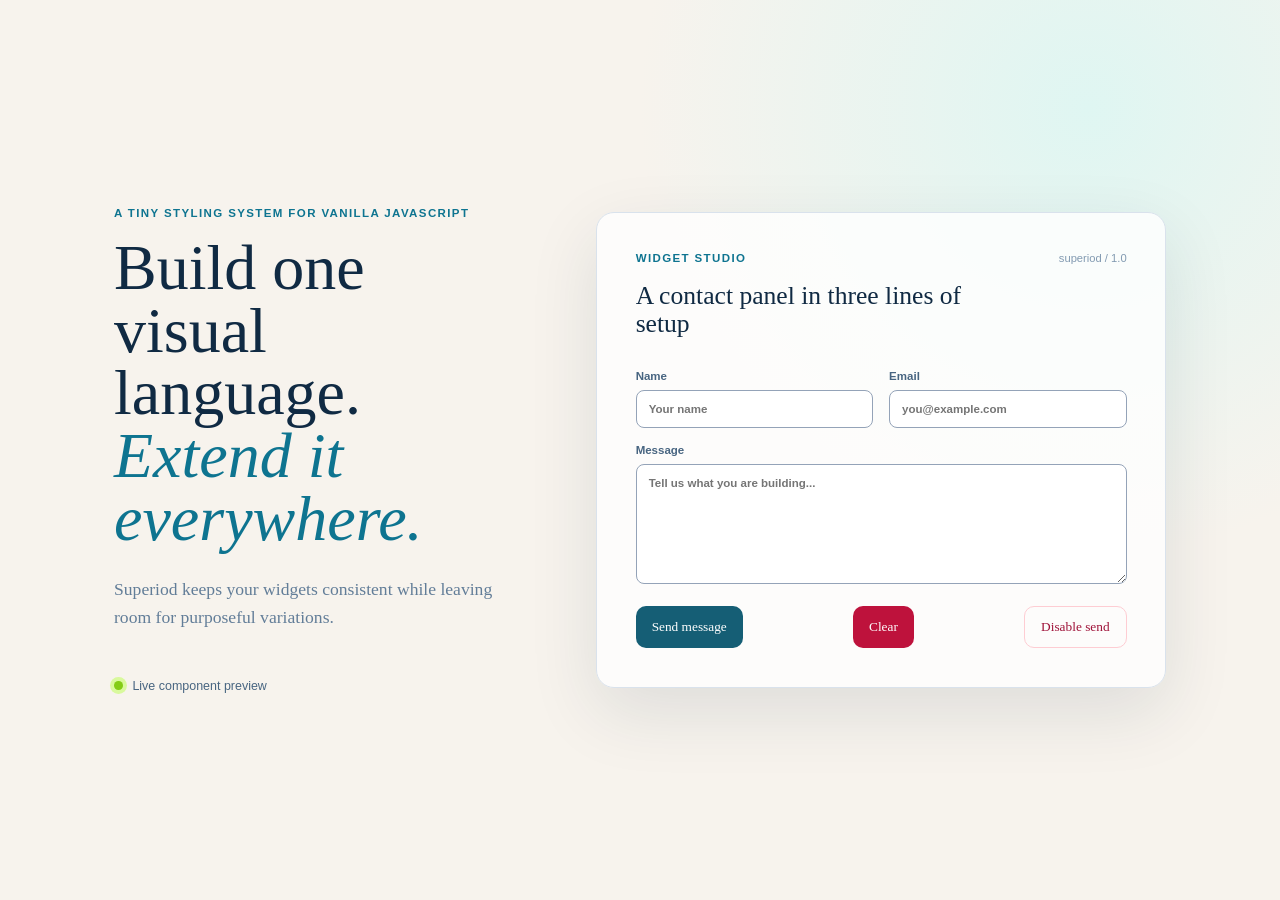
==== index.html @ cee75ecd "Initial commit for superiodjs with demos" ====
<!doctype html>
<html lang="en">

<head>
  <meta charset="UTF-8" />
  <meta name="viewport" content="width=device-width, initial-scale=1.0" />
  <title>Superiod | Composable UI styling</title>
  <link rel="stylesheet" href="style.css" />
</head>

<body>
  <main class="shell">
    <section class="intro">
      <p class="eyebrow">A tiny styling system for vanilla JavaScript</p>
      <h1>Build one visual language.<br /><em>Extend it everywhere.</em></h1>
      <p class="lede">Superiod keeps your widgets consistent while leaving room for purposeful variations.</p>
      <div class="signal"><span></span> Live component preview</div>
    </section>
    <section class="preview" aria-labelledby="preview-title">
      <div class="preview-heading">
        <div>
          <p class="eyebrow">Widget studio</p>
          <h2 id="preview-title">A contact panel in three lines of setup</h2>
        </div>
        <span class="version">superiod / 1.0</span>
      </div>
      <div id="app"></div>
    </section>
  </main>
  <script src="./superiod/superiod.js"></script>
  <script src="index.js"></script>
</body>

</html>
---- style.css ----
:root {
  color: #102a43;
  background: #f7f3ed;
  font-family: Georgia, "Times New Roman", serif;
  font-synthesis: none;
}

* {
  box-sizing: border-box;
}

body {
  margin: 0;
  min-height: 100vh;
  background: radial-gradient(circle at 85% 12%, #dff6f2 0, transparent 28rem), #f7f3ed;
}

.shell {
  display: grid;
  grid-template-columns: minmax(280px, .8fr) minmax(400px, 1.2fr);
  gap: clamp(3rem, 8vw, 9rem);
  max-width: 1180px;
  min-height: 100vh;
  margin: auto;
  padding: clamp(3rem, 9vw, 8rem) clamp(1.25rem, 5vw, 5rem);
  align-items: center;
}

.intro {
  align-self: center;
}

.eyebrow {
  margin: 0 0 1rem;
  color: #0e7490;
  font: 700 .72rem/1.2 Arial, sans-serif;
  letter-spacing: .12em;
  text-transform: uppercase;
}

h1,
h2,
p {
  margin-top: 0;
}

h1 {
  max-width: 600px;
  margin-bottom: 1.5rem;
  color: #102a43;
  font-size: clamp(2.8rem, 5vw, 5.3rem);
  font-weight: 400;
  line-height: .98;
}

h1 em {
  color: #0e7490;
  font-style: italic;
}

.lede {
  max-width: 390px;
  color: #627d98;
  font-size: 1.1rem;
  line-height: 1.6;
}

.signal {
  display: flex;
  align-items: center;
  gap: .6rem;
  margin-top: 3rem;
  color: #486581;
  font: .78rem Arial, sans-serif;
}

.signal span {
  width: .55rem;
  height: .55rem;
  border-radius: 50%;
  background: #84cc16;
  box-shadow: 0 0 0 .25rem #d9f99d;
}

.preview {
  padding: clamp(1.4rem, 3vw, 2.7rem);
  border: 1px solid #d9e2ec;
  border-radius: 18px;
  background: rgba(255, 255, 255, .8);
  box-shadow: 0 24px 70px rgba(16, 42, 67, .11);
}

.preview-heading {
  display: flex;
  justify-content: space-between;
  gap: 1rem;
  align-items: start;
  margin-bottom: 2rem;
}

h2 {
  max-width: 330px;
  margin-bottom: 0;
  font-size: clamp(1.4rem, 2vw, 2rem);
  font-weight: 400;
  line-height: 1.1;
}

.version {
  color: #829ab1;
  font: .7rem Arial, sans-serif;
  white-space: nowrap;
}

.form-grid {
  display: grid;
  grid-template-columns: 1fr 1fr;
  gap: 1rem;
}

.field {
  display: grid;
  gap: .5rem;
  color: #486581;
  font: 700 .72rem Arial, sans-serif;
}

.field.wide,
.actions.wide {
  grid-column: 1 / -1;
}

.actions {
  display: flex;
  justify-content: space-between;
  gap: .75rem;
  padding-top: .4rem;
}

.actions button:last-child {
  background: transparent;
  color: #9f1239;
  border: 1px solid #fecdd3;
}

.actions button:last-child:hover {
  background: #fff1f2;
}

@media (max-width: 760px) {
  .shell {
    grid-template-columns: 1fr;
    align-items: start;
  }

  .intro {
    padding-top: 1rem;
  }

  .signal {
    margin-top: 1.5rem;
  }
}

@media (max-width: 480px) {
  .form-grid {
    grid-template-columns: 1fr;
  }

  .field.wide,
  .actions.wide {
    grid-column: auto;
  }

  .preview-heading {
    display: block;
  }

  .version {
    display: block;
    margin-top: 1rem;
  }
}
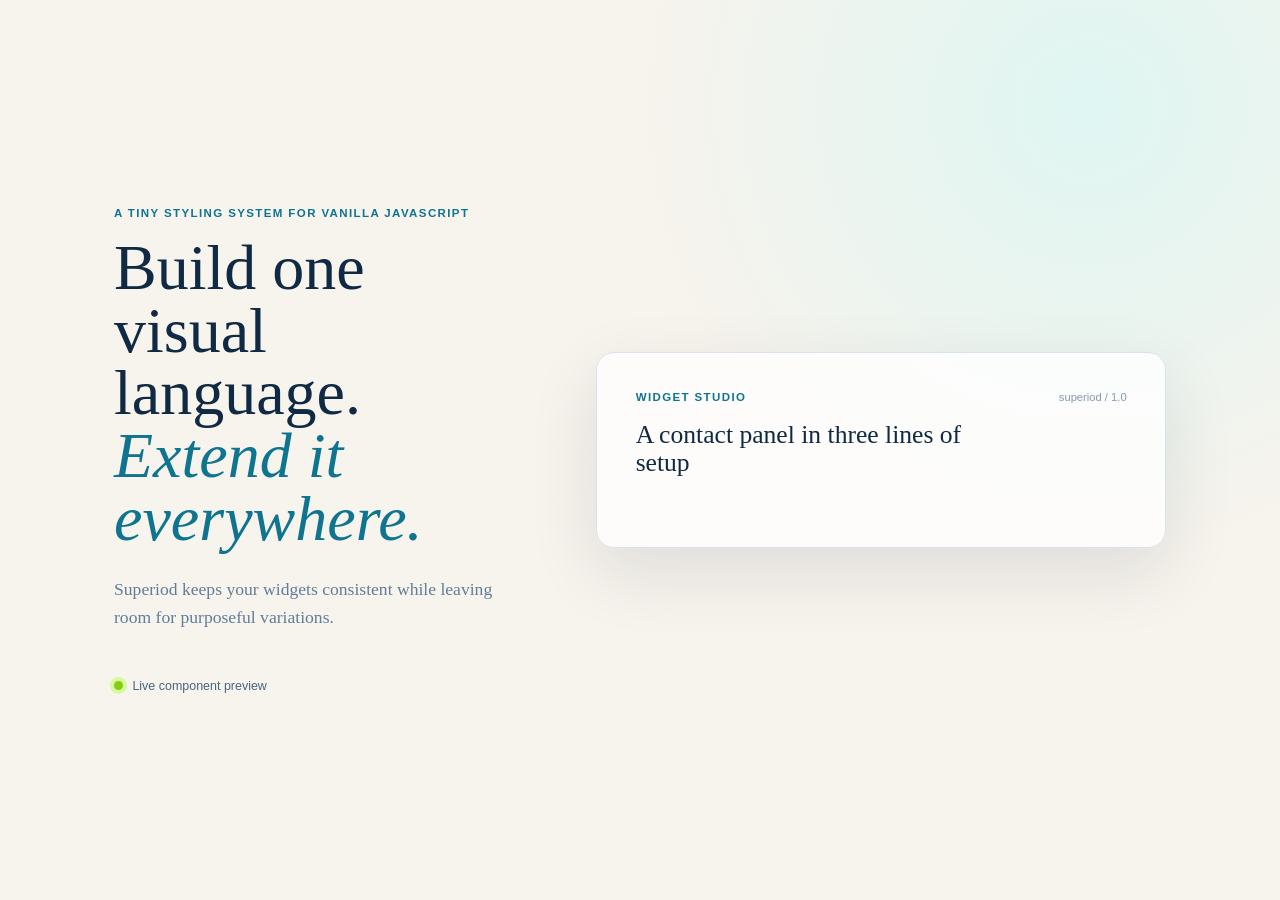
==== commit da46bd09: "Split functions and widget classes inside the superiod.js file to multiple files located at the supe" ====
--- a/index.html
+++ b/index.html
@@ -2,33 +2,33 @@
 <html lang="en">
 
 <head>
-  <meta charset="UTF-8" />
-  <meta name="viewport" content="width=device-width, initial-scale=1.0" />
-  <title>Superiod | Composable UI styling</title>
-  <link rel="stylesheet" href="style.css" />
+    <meta charset="UTF-8"/>
+    <meta name="viewport" content="width=device-width, initial-scale=1.0"/>
+    <title>Superiod | Composable UI styling</title>
+    <link rel="stylesheet" href="style.css"/>
 </head>
 
 <body>
-  <main class="shell">
+<main class="shell">
     <section class="intro">
-      <p class="eyebrow">A tiny styling system for vanilla JavaScript</p>
-      <h1>Build one visual language.<br /><em>Extend it everywhere.</em></h1>
-      <p class="lede">Superiod keeps your widgets consistent while leaving room for purposeful variations.</p>
-      <div class="signal"><span></span> Live component preview</div>
+        <p class="eyebrow">A tiny styling system for vanilla JavaScript</p>
+        <h1>Build one visual language.<br/><em>Extend it everywhere.</em></h1>
+        <p class="lede">Superiod keeps your widgets consistent while leaving room for purposeful variations.</p>
+        <div class="signal"><span></span> Live component preview</div>
     </section>
     <section class="preview" aria-labelledby="preview-title">
-      <div class="preview-heading">
-        <div>
-          <p class="eyebrow">Widget studio</p>
-          <h2 id="preview-title">A contact panel in three lines of setup</h2>
+        <div class="preview-heading">
+            <div>
+                <p class="eyebrow">Widget studio</p>
+                <h2 id="preview-title">A contact panel in three lines of setup</h2>
+            </div>
+            <span class="version">superiod / 1.0</span>
         </div>
-        <span class="version">superiod / 1.0</span>
-      </div>
-      <div id="app"></div>
+        <div id="app"></div>
     </section>
-  </main>
-  <script src="./superiod/superiod.js"></script>
-  <script src="index.js"></script>
+</main>
+<script type="module" src="./superiod/superiod.js"></script>
+<script type="module" src="index.js"></script>
 </body>
 
 </html>
--- a/style.css
+++ b/style.css
@@ -1,183 +1,183 @@
 :root {
-  color: #102a43;
-  background: #f7f3ed;
-  font-family: Georgia, "Times New Roman", serif;
-  font-synthesis: none;
+    color: #102a43;
+    background: #f7f3ed;
+    font-family: Georgia, "Times New Roman", serif;
+    font-synthesis: none;
 }
 
 * {
-  box-sizing: border-box;
+    box-sizing: border-box;
 }
 
 body {
-  margin: 0;
-  min-height: 100vh;
-  background: radial-gradient(circle at 85% 12%, #dff6f2 0, transparent 28rem), #f7f3ed;
+    margin: 0;
+    min-height: 100vh;
+    background: radial-gradient(circle at 85% 12%, #dff6f2 0, transparent 28rem), #f7f3ed;
 }
 
 .shell {
-  display: grid;
-  grid-template-columns: minmax(280px, .8fr) minmax(400px, 1.2fr);
-  gap: clamp(3rem, 8vw, 9rem);
-  max-width: 1180px;
-  min-height: 100vh;
-  margin: auto;
-  padding: clamp(3rem, 9vw, 8rem) clamp(1.25rem, 5vw, 5rem);
-  align-items: center;
+    display: grid;
+    grid-template-columns: minmax(280px, .8fr) minmax(400px, 1.2fr);
+    gap: clamp(3rem, 8vw, 9rem);
+    max-width: 1180px;
+    min-height: 100vh;
+    margin: auto;
+    padding: clamp(3rem, 9vw, 8rem) clamp(1.25rem, 5vw, 5rem);
+    align-items: center;
 }
 
 .intro {
-  align-self: center;
+    align-self: center;
 }
 
 .eyebrow {
-  margin: 0 0 1rem;
-  color: #0e7490;
-  font: 700 .72rem/1.2 Arial, sans-serif;
-  letter-spacing: .12em;
-  text-transform: uppercase;
+    margin: 0 0 1rem;
+    color: #0e7490;
+    font: 700 .72rem/1.2 Arial, sans-serif;
+    letter-spacing: .12em;
+    text-transform: uppercase;
 }
 
 h1,
 h2,
 p {
-  margin-top: 0;
+    margin-top: 0;
 }
 
 h1 {
-  max-width: 600px;
-  margin-bottom: 1.5rem;
-  color: #102a43;
-  font-size: clamp(2.8rem, 5vw, 5.3rem);
-  font-weight: 400;
-  line-height: .98;
+    max-width: 600px;
+    margin-bottom: 1.5rem;
+    color: #102a43;
+    font-size: clamp(2.8rem, 5vw, 5.3rem);
+    font-weight: 400;
+    line-height: .98;
 }
 
 h1 em {
-  color: #0e7490;
-  font-style: italic;
+    color: #0e7490;
+    font-style: italic;
 }
 
 .lede {
-  max-width: 390px;
-  color: #627d98;
-  font-size: 1.1rem;
-  line-height: 1.6;
+    max-width: 390px;
+    color: #627d98;
+    font-size: 1.1rem;
+    line-height: 1.6;
 }
 
 .signal {
-  display: flex;
-  align-items: center;
-  gap: .6rem;
-  margin-top: 3rem;
-  color: #486581;
-  font: .78rem Arial, sans-serif;
+    display: flex;
+    align-items: center;
+    gap: .6rem;
+    margin-top: 3rem;
+    color: #486581;
+    font: .78rem Arial, sans-serif;
 }
 
 .signal span {
-  width: .55rem;
-  height: .55rem;
-  border-radius: 50%;
-  background: #84cc16;
-  box-shadow: 0 0 0 .25rem #d9f99d;
+    width: .55rem;
+    height: .55rem;
+    border-radius: 50%;
+    background: #84cc16;
+    box-shadow: 0 0 0 .25rem #d9f99d;
 }
 
 .preview {
-  padding: clamp(1.4rem, 3vw, 2.7rem);
-  border: 1px solid #d9e2ec;
-  border-radius: 18px;
-  background: rgba(255, 255, 255, .8);
-  box-shadow: 0 24px 70px rgba(16, 42, 67, .11);
+    padding: clamp(1.4rem, 3vw, 2.7rem);
+    border: 1px solid #d9e2ec;
+    border-radius: 18px;
+    background: rgba(255, 255, 255, .8);
+    box-shadow: 0 24px 70px rgba(16, 42, 67, .11);
 }
 
 .preview-heading {
-  display: flex;
-  justify-content: space-between;
-  gap: 1rem;
-  align-items: start;
-  margin-bottom: 2rem;
+    display: flex;
+    justify-content: space-between;
+    gap: 1rem;
+    align-items: start;
+    margin-bottom: 2rem;
 }
 
 h2 {
-  max-width: 330px;
-  margin-bottom: 0;
-  font-size: clamp(1.4rem, 2vw, 2rem);
-  font-weight: 400;
-  line-height: 1.1;
+    max-width: 330px;
+    margin-bottom: 0;
+    font-size: clamp(1.4rem, 2vw, 2rem);
+    font-weight: 400;
+    line-height: 1.1;
 }
 
 .version {
-  color: #829ab1;
-  font: .7rem Arial, sans-serif;
-  white-space: nowrap;
+    color: #829ab1;
+    font: .7rem Arial, sans-serif;
+    white-space: nowrap;
 }
 
 .form-grid {
-  display: grid;
-  grid-template-columns: 1fr 1fr;
-  gap: 1rem;
+    display: grid;
+    grid-template-columns: 1fr 1fr;
+    gap: 1rem;
 }
 
 .field {
-  display: grid;
-  gap: .5rem;
-  color: #486581;
-  font: 700 .72rem Arial, sans-serif;
+    display: grid;
+    gap: .5rem;
+    color: #486581;
+    font: 700 .72rem Arial, sans-serif;
 }
 
 .field.wide,
 .actions.wide {
-  grid-column: 1 / -1;
+    grid-column: 1 / -1;
 }
 
 .actions {
-  display: flex;
-  justify-content: space-between;
-  gap: .75rem;
-  padding-top: .4rem;
+    display: flex;
+    justify-content: space-between;
+    gap: .75rem;
+    padding-top: .4rem;
 }
 
 .actions button:last-child {
-  background: transparent;
-  color: #9f1239;
-  border: 1px solid #fecdd3;
+    background: transparent;
+    color: #9f1239;
+    border: 1px solid #fecdd3;
 }
 
 .actions button:last-child:hover {
-  background: #fff1f2;
+    background: #fff1f2;
 }
 
 @media (max-width: 760px) {
-  .shell {
-    grid-template-columns: 1fr;
-    align-items: start;
-  }
+    .shell {
+        grid-template-columns: 1fr;
+        align-items: start;
+    }
 
-  .intro {
-    padding-top: 1rem;
-  }
+    .intro {
+        padding-top: 1rem;
+    }
 
-  .signal {
-    margin-top: 1.5rem;
-  }
+    .signal {
+        margin-top: 1.5rem;
+    }
 }
 
 @media (max-width: 480px) {
-  .form-grid {
-    grid-template-columns: 1fr;
-  }
+    .form-grid {
+        grid-template-columns: 1fr;
+    }
 
-  .field.wide,
-  .actions.wide {
-    grid-column: auto;
-  }
+    .field.wide,
+    .actions.wide {
+        grid-column: auto;
+    }
 
-  .preview-heading {
-    display: block;
-  }
+    .preview-heading {
+        display: block;
+    }
 
-  .version {
-    display: block;
-    margin-top: 1rem;
-  }
+    .version {
+        display: block;
+        margin-top: 1rem;
+    }
 }
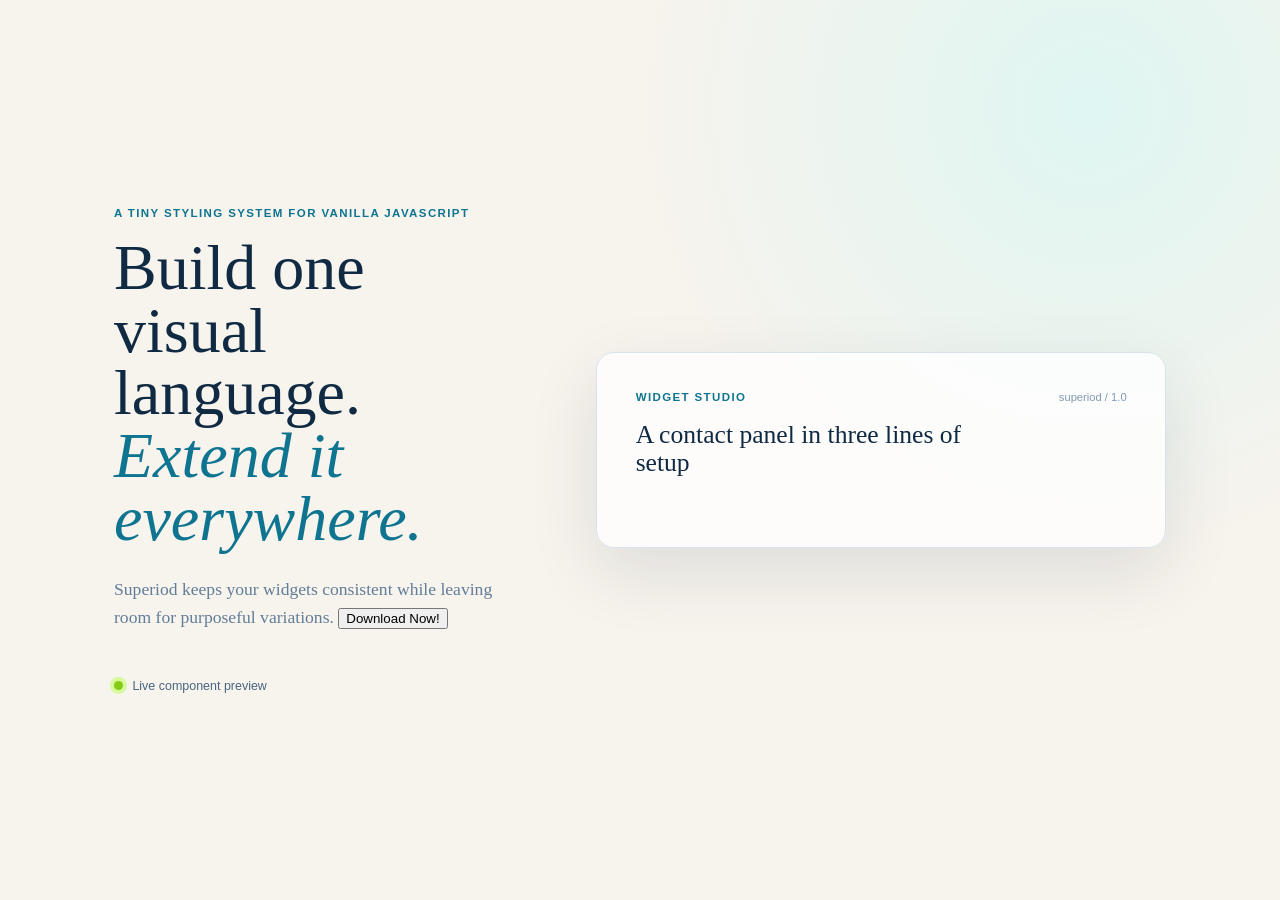
==== commit 83adef6d: "Added README.md and LICENSE files" ====
--- a/index.html
+++ b/index.html
@@ -13,7 +13,7 @@
     <section class="intro">
         <p class="eyebrow">A tiny styling system for vanilla JavaScript</p>
         <h1>Build one visual language.<br/><em>Extend it everywhere.</em></h1>
-        <p class="lede">Superiod keeps your widgets consistent while leaving room for purposeful variations.</p>
+        <p class="lede">Superiod keeps your widgets consistent while leaving room for purposeful variations. <button class="-download-button">Download Now!</button></p>
         <div class="signal"><span></span> Live component preview</div>
     </section>
     <section class="preview" aria-labelledby="preview-title">
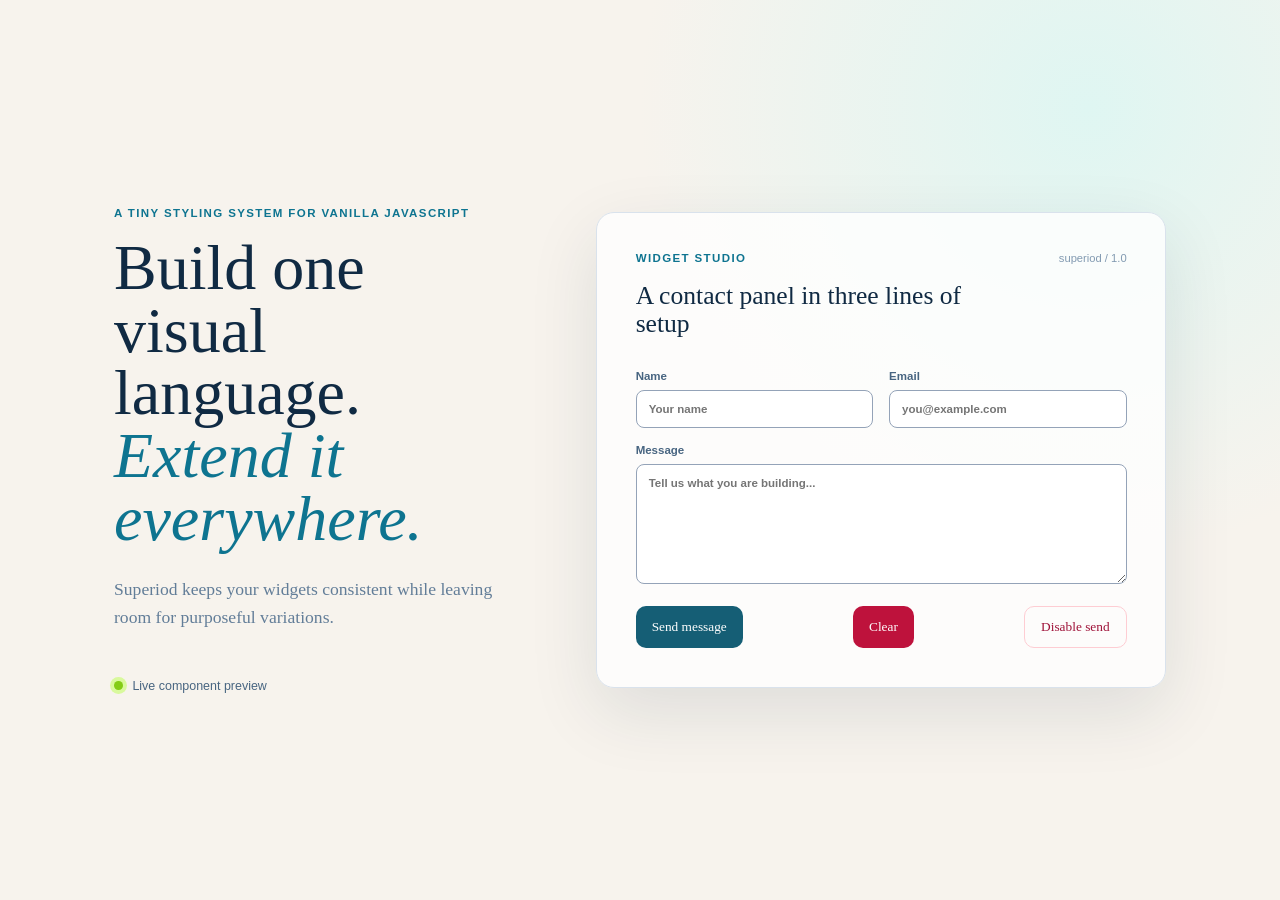
==== commit 774f14b0: "Updated code and added `.setValue` for the input widget alongside `.setLabel`" ====
--- a/index.html
+++ b/index.html
@@ -13,7 +13,7 @@
     <section class="intro">
         <p class="eyebrow">A tiny styling system for vanilla JavaScript</p>
         <h1>Build one visual language.<br/><em>Extend it everywhere.</em></h1>
-        <p class="lede">Superiod keeps your widgets consistent while leaving room for purposeful variations. <button class="-download-button">Download Now!</button></p>
+        <p class="lede">Superiod keeps your widgets consistent while leaving room for purposeful variations.</p>
         <div class="signal"><span></span> Live component preview</div>
     </section>
     <section class="preview" aria-labelledby="preview-title">
